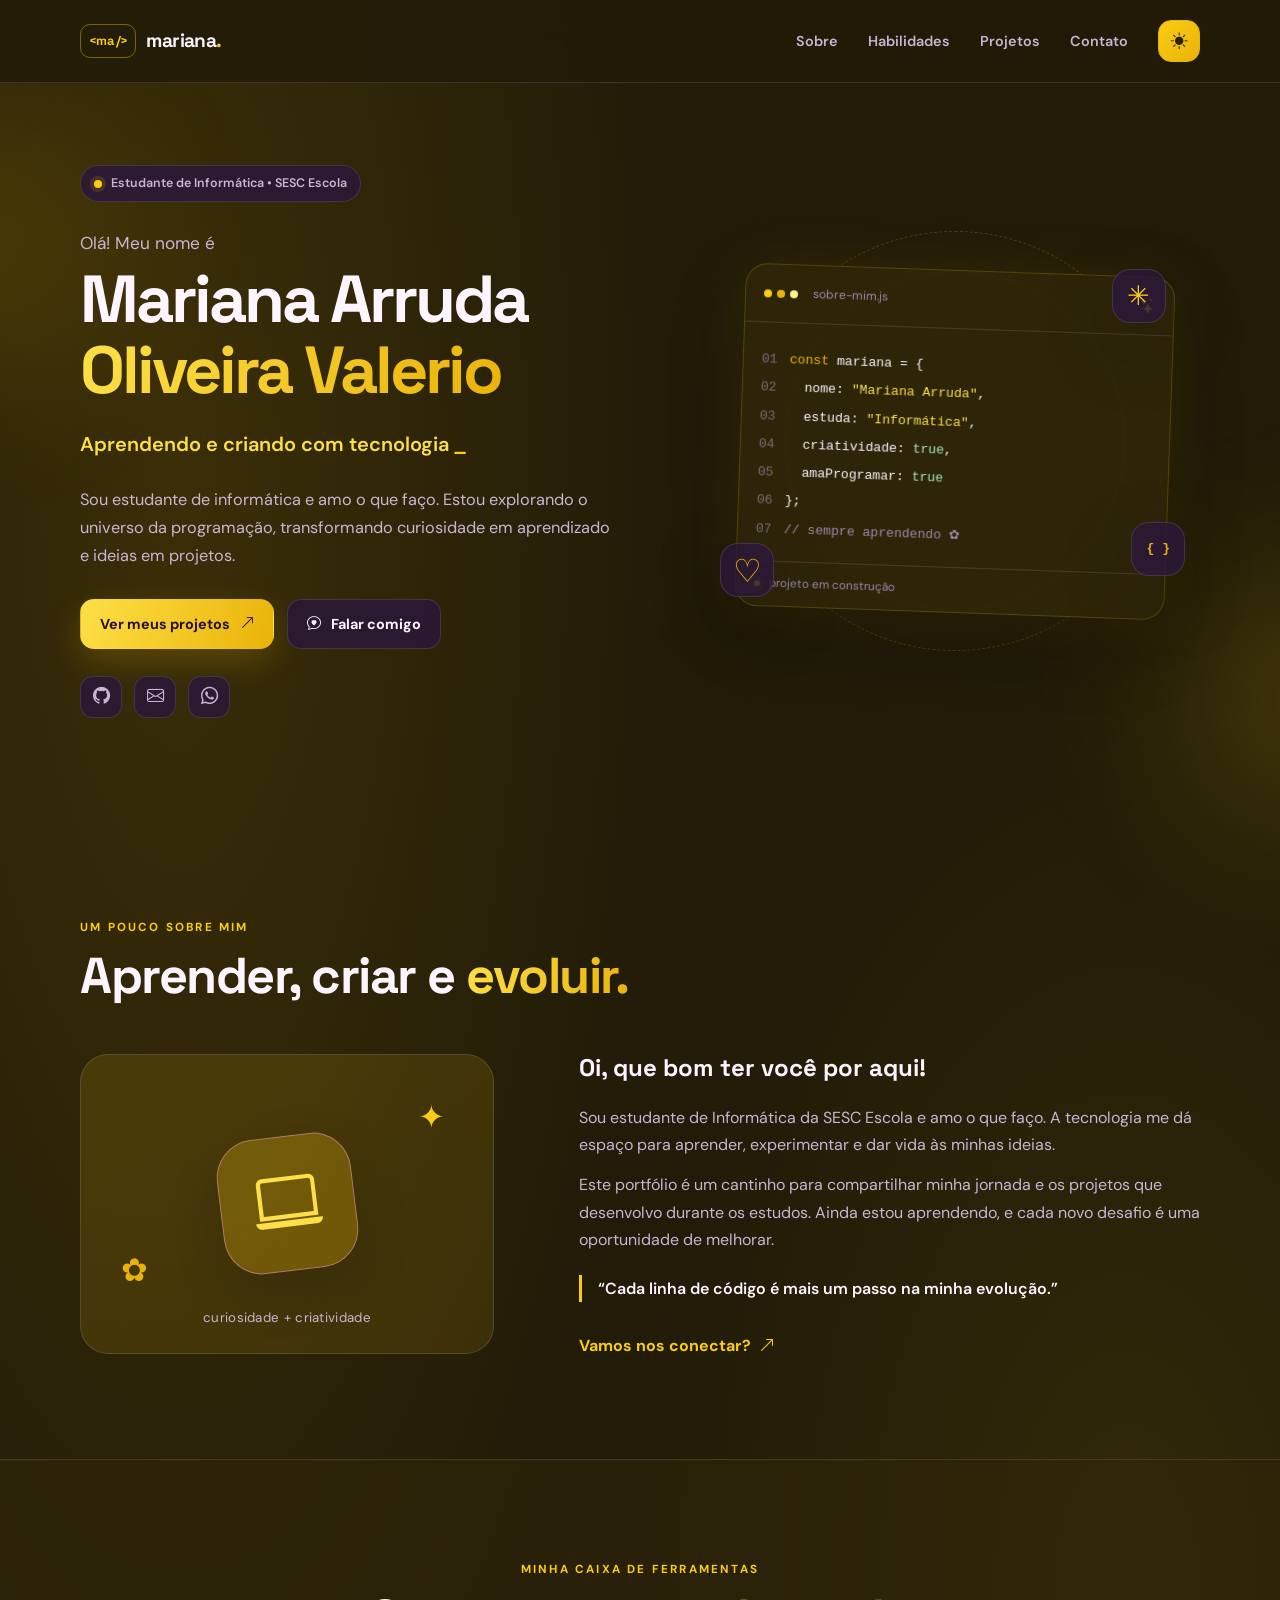
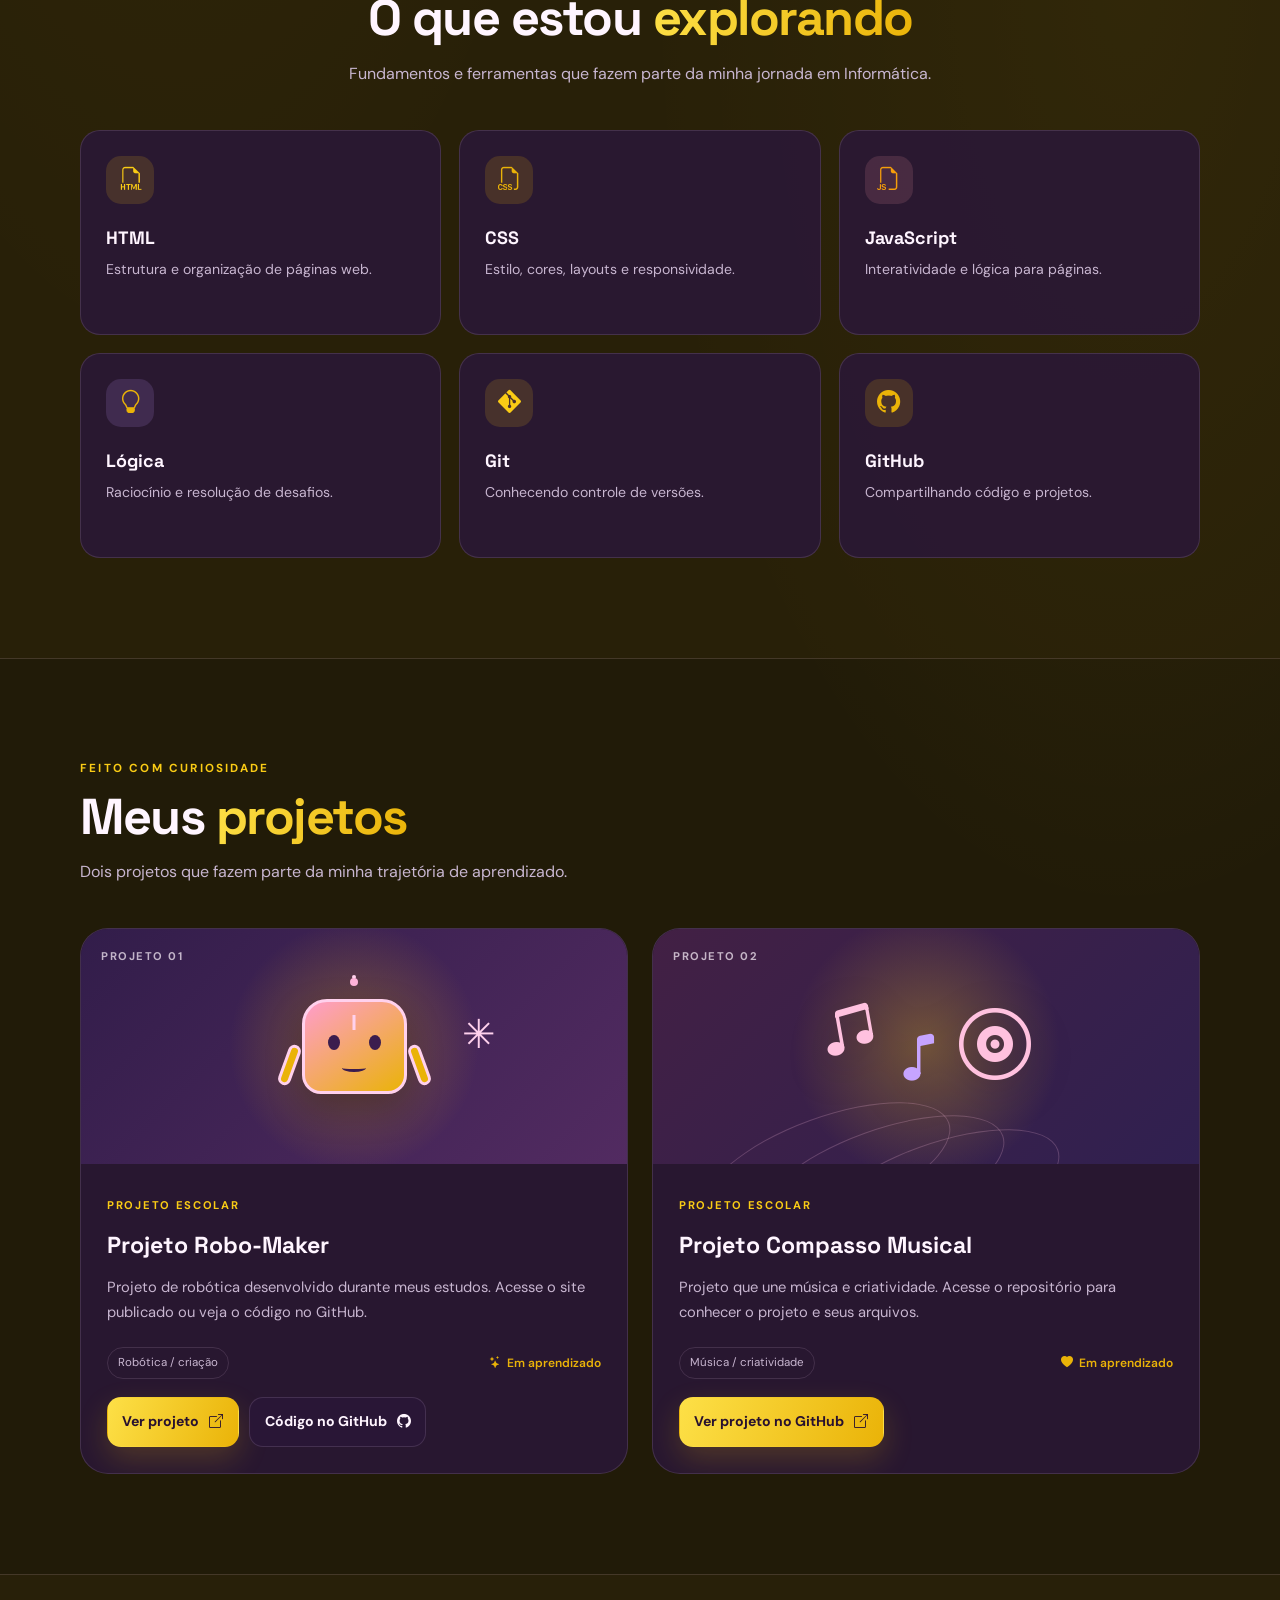
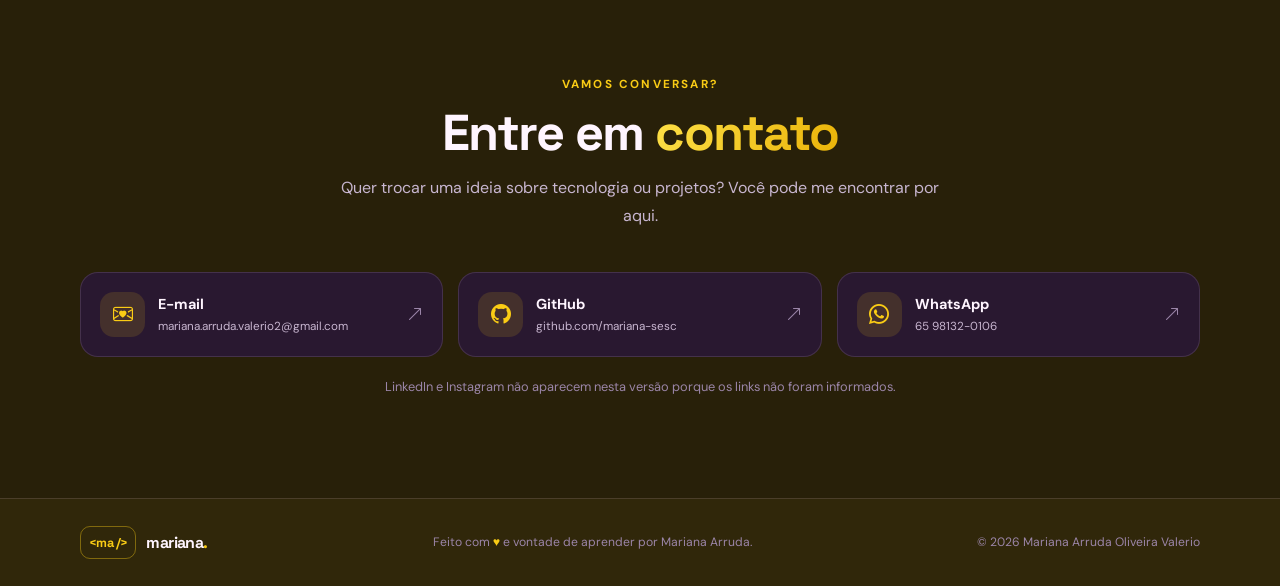
==== index.html @ aedb5a60 "Add files via upload" ====
<!DOCTYPE html>
<html lang="pt-BR">
<head>
  <meta charset="UTF-8">
  <meta name="viewport" content="width=device-width, initial-scale=1.0">
  <meta name="description" content="Portfólio de Mariana Arruda Oliveira Valerio, estudante de Informática da SESC Escola.">
  <meta name="theme-color" content="#190d25">
  <title>Mariana Arruda | Portfólio</title>

  <!-- Fontes e ícones carregados por CDN; a página continua organizada em arquivos separados. -->
  <link rel="preconnect" href="https://fonts.googleapis.com">
  <link rel="preconnect" href="https://fonts.gstatic.com" crossorigin>
  <link href="https://fonts.googleapis.com/css2?family=DM+Sans:wght@400;500;600;700&family=Space+Grotesk:wght@400;500;600;700&display=swap" rel="stylesheet">
  <link rel="stylesheet" href="https://cdn.jsdelivr.net/npm/bootstrap-icons@1.11.3/font/bootstrap-icons.min.css">
  <link rel="stylesheet" href="style.css">
  <script src="script.js" defer></script>
</head>
<body>
  <div class="fundo-decorativo fundo-um" aria-hidden="true"></div>
  <div class="fundo-decorativo fundo-dois" aria-hidden="true"></div>

  <header class="cabecalho" id="inicio">
    <nav class="navegacao largura-conteudo" aria-label="Navegação principal">
      <a class="marca" href="#inicio" aria-label="Mariana Arruda, início">
        <span class="marca-icone">&lt;ma /&gt;</span>
        <span>mariana<span class="marca-ponto">.</span></span>
      </a>

      <button class="botao-menu" id="botao-menu" type="button" aria-label="Abrir menu" aria-expanded="false" aria-controls="lista-menu">
        <i class="bi bi-list" aria-hidden="true"></i>
      </button>

      <ul class="lista-menu" id="lista-menu">
        <li><a href="#sobre">Sobre</a></li>
        <li><a href="#habilidades">Habilidades</a></li>
        <li><a href="#projetos">Projetos</a></li>
        <li><a href="#contato">Contato</a></li>
        <li><button class="botao-tema" id="botao-tema" type="button" aria-label="Ativar tema claro"><i class="bi bi-sun-fill" aria-hidden="true"></i></button></li>
      </ul>
    </nav>
  </header>

  <main>
    <!-- Apresentação principal -->
    <section class="hero largura-conteudo">
      <div class="hero-conteudo animar-entrada">
        <p class="etiqueta-superior"><span class="ponto-pulsante"></span> Estudante de Informática • SESC Escola</p>
        <p class="saudacao">Olá! Meu nome é</p>
        <h1>Mariana Arruda<br><span class="texto-gradiente">Oliveira Valerio</span></h1>
        <h2 class="linha-digitando"><span id="texto-digitando">Aprendendo e criando com tecnologia</span><span class="cursor" aria-hidden="true">_</span></h2>
        <p class="resumo-hero">Sou estudante de informática e amo o que faço. Estou explorando o universo da programação, transformando curiosidade em aprendizado e ideias em projetos.</p>

        <div class="acoes-hero">
          <a class="botao botao-principal" href="#projetos">Ver meus projetos <i class="bi bi-arrow-up-right" aria-hidden="true"></i></a>
          <a class="botao botao-secundario" href="#contato"><i class="bi bi-chat-heart" aria-hidden="true"></i> Falar comigo</a>
        </div>

        <div class="links-sociais-hero" aria-label="Links de contato">
          <a href="https://github.com/mariana-sesc" target="_blank" rel="noopener noreferrer" aria-label="Meu GitHub" title="GitHub"><i class="bi bi-github"></i></a>
          <a href="mailto:mariana.arruda.valerio2@gmail.com" aria-label="Enviar e-mail" title="E-mail"><i class="bi bi-envelope"></i></a>
          <a href="https://wa.me/5565981320106" target="_blank" rel="noopener noreferrer" aria-label="Conversar pelo WhatsApp" title="WhatsApp"><i class="bi bi-whatsapp"></i></a>
        </div>
      </div>

      <!-- Cartão ilustrativo com dados reais fornecidos pela autora -->
      <div class="hero-visual animar-entrada" aria-label="Cartão decorativo de código">
        <div class="anel anel-externo"></div>
        <div class="anel anel-interno"></div>
        <div class="cartao-codigo">
          <div class="barra-codigo">
            <div class="bolinhas"><span></span><span></span><span></span></div>
            <span>sobre-mim.js</span>
            <i class="bi bi-stars" aria-hidden="true"></i>
          </div>
          <div class="codigo">
            <p><span class="numero">01</span><span class="palavra-chave">const</span> mariana = {</p>
            <p><span class="numero">02</span>&nbsp;&nbsp;nome: <span class="string">"Mariana Arruda"</span>,</p>
            <p><span class="numero">03</span>&nbsp;&nbsp;estuda: <span class="string">"Informática"</span>,</p>
            <p><span class="numero">04</span>&nbsp;&nbsp;criatividade: <span class="booleano">true</span>,</p>
            <p><span class="numero">05</span>&nbsp;&nbsp;amaProgramar: <span class="booleano">true</span></p>
            <p><span class="numero">06</span>};</p>
            <p class="comentario"><span class="numero">07</span>// sempre aprendendo ✿</p>
          </div>
          <div class="rodape-codigo"><span class="ponto-pulsante"></span> projeto em construção</div>
        </div>
        <span class="adesivo adesivo-estrela" aria-hidden="true">✳</span>
        <span class="adesivo adesivo-coracao" aria-hidden="true">♡</span>
        <span class="adesivo adesivo-chave" aria-hidden="true">{ }</span>
      </div>
    </section>

    <!-- Sobre a estudante -->
    <section class="secao largura-conteudo" id="sobre">
      <div class="cabecalho-secao animar-entrada">
        <p class="sobretitulo">UM POUCO SOBRE MIM</p>
        <h2>Aprender, criar e <span class="texto-gradiente">evoluir.</span></h2>
      </div>
      <div class="sobre-grade">
        <div class="sobre-ilustracao animar-entrada">
          <div class="icone-notebook"><i class="bi bi-laptop" aria-hidden="true"></i></div>
          <span class="rabisco rabisco-um" aria-hidden="true">✦</span>
          <span class="rabisco rabisco-dois" aria-hidden="true">✿</span>
          <p>curiosidade + criatividade</p>
        </div>
        <div class="sobre-texto animar-entrada">
          <h3>Oi, que bom ter você por aqui!</h3>
          <p>Sou estudante de Informática da SESC Escola e amo o que faço. A tecnologia me dá espaço para aprender, experimentar e dar vida às minhas ideias.</p>
          <p>Este portfólio é um cantinho para compartilhar minha jornada e os projetos que desenvolvo durante os estudos. Ainda estou aprendendo, e cada novo desafio é uma oportunidade de melhorar.</p>
          <p class="frase-destaque">“Cada linha de código é mais um passo na minha evolução.”</p>
          <a class="link-texto" href="#contato">Vamos nos conectar? <i class="bi bi-arrow-up-right" aria-hidden="true"></i></a>
        </div>
      </div>
    </section>

    <!-- Habilidades: são apresentadas como áreas de estudo, sem afirmar níveis de domínio -->
    <section class="secao secao-alternada" id="habilidades">
      <div class="largura-conteudo">
        <div class="cabecalho-secao centralizado animar-entrada">
          <p class="sobretitulo">MINHA CAIXA DE FERRAMENTAS</p>
          <h2>O que estou <span class="texto-gradiente">explorando</span></h2>
          <p class="descricao-secao">Fundamentos e ferramentas que fazem parte da minha jornada em Informática.</p>
        </div>
        <div class="grade-habilidades">
          <article class="cartao-habilidade animar-entrada"><span class="icone-habilidade rosa"><i class="bi bi-filetype-html" aria-hidden="true"></i></span><h3>HTML</h3><p>Estrutura e organização de páginas web.</p></article>
          <article class="cartao-habilidade animar-entrada"><span class="icone-habilidade roxo"><i class="bi bi-filetype-css" aria-hidden="true"></i></span><h3>CSS</h3><p>Estilo, cores, layouts e responsividade.</p></article>
          <article class="cartao-habilidade animar-entrada"><span class="icone-habilidade coral"><i class="bi bi-filetype-js" aria-hidden="true"></i></span><h3>JavaScript</h3><p>Interatividade e lógica para páginas.</p></article>
          <article class="cartao-habilidade animar-entrada"><span class="icone-habilidade lilas"><i class="bi bi-lightbulb" aria-hidden="true"></i></span><h3>Lógica</h3><p>Raciocínio e resolução de desafios.</p></article>
          <article class="cartao-habilidade animar-entrada"><span class="icone-habilidade rosa"><i class="bi bi-git" aria-hidden="true"></i></span><h3>Git</h3><p>Conhecendo controle de versões.</p></article>
          <article class="cartao-habilidade animar-entrada"><span class="icone-habilidade roxo"><i class="bi bi-github" aria-hidden="true"></i></span><h3>GitHub</h3><p>Compartilhando código e projetos.</p></article>
        </div>
      </div>
    </section>

    <!-- Projetos informados pela usuária; sem links de repositório inventados -->
    <section class="secao largura-conteudo" id="projetos">
      <div class="cabecalho-secao animar-entrada">
        <p class="sobretitulo">FEITO COM CURIOSIDADE</p>
        <h2>Meus <span class="texto-gradiente">projetos</span></h2>
        <p class="descricao-secao">Dois projetos que fazem parte da minha trajetória de aprendizado.</p>
      </div>
      <div class="grade-projetos">
        <article class="cartao-projeto animar-entrada">
          <div class="arte-projeto arte-robo"><span class="numero-projeto">PROJETO 01</span><div class="robo-ilustrado" aria-hidden="true"><span class="antena"></span><span class="olho olho-esquerdo"></span><span class="olho olho-direito"></span><span class="boca-robo"></span><span class="braco braco-esquerdo"></span><span class="braco braco-direito"></span></div><span class="rabisco-projeto" aria-hidden="true">✳</span></div>
          <div class="conteudo-projeto"><span class="categoria-projeto">PROJETO ESCOLAR</span><h3>Projeto Robo-Maker</h3><p>Projeto de robótica desenvolvido durante meus estudos. Acesse o site publicado ou veja o código no GitHub.</p><div class="rodape-projeto"><span class="tag-projeto">Robótica / criação</span><span class="estado-projeto"><i class="bi bi-stars" aria-hidden="true"></i> Em aprendizado</span></div><div class="links-projeto"><a class="botao botao-principal" href="https://mariana-sesc.github.io/projeto-robomaker/" target="_blank" rel="noopener noreferrer">Ver projeto <i class="bi bi-box-arrow-up-right" aria-hidden="true"></i></a><a class="botao botao-secundario" href="https://github.com/mariana-sesc/projeto-robomaker" target="_blank" rel="noopener noreferrer">Código no GitHub <i class="bi bi-github" aria-hidden="true"></i></a></div></div>
        </article>
        <article class="cartao-projeto animar-entrada">
          <div class="arte-projeto arte-musica"><span class="numero-projeto">PROJETO 02</span><div class="notas-musicais" aria-hidden="true"><i class="bi bi-music-note-beamed"></i><i class="bi bi-music-note"></i><i class="bi bi-vinyl"></i></div><span class="onda onda-um"></span><span class="onda onda-dois"></span><span class="onda onda-tres"></span></div>
          <div class="conteudo-projeto"><span class="categoria-projeto">PROJETO ESCOLAR</span><h3>Projeto Compasso Musical</h3><p>Projeto que une música e criatividade. Acesse o repositório para conhecer o projeto e seus arquivos.</p><div class="rodape-projeto"><span class="tag-projeto">Música / criatividade</span><span class="estado-projeto"><i class="bi bi-heart-fill" aria-hidden="true"></i> Em aprendizado</span></div><div class="links-projeto"><a class="botao botao-principal" href="https://github.com/mariana-sesc/compasso-musical" target="_blank" rel="noopener noreferrer">Ver projeto no GitHub <i class="bi bi-box-arrow-up-right" aria-hidden="true"></i></a></div></div>
        </article>
      </div>
    </section>

    <!-- Contato: somente canais fornecidos pela usuária -->
    <section class="secao secao-contato" id="contato">
      <div class="largura-conteudo">
        <div class="cabecalho-secao centralizado animar-entrada">
          <p class="sobretitulo">VAMOS CONVERSAR?</p>
          <h2>Entre em <span class="texto-gradiente">contato</span></h2>
          <p class="descricao-secao">Quer trocar uma ideia sobre tecnologia ou projetos? Você pode me encontrar por aqui.</p>
        </div>
        <div class="grade-contato">
          <a class="cartao-contato animar-entrada" href="mailto:mariana.arruda.valerio2@gmail.com"><span class="icone-contato"><i class="bi bi-envelope-heart" aria-hidden="true"></i></span><span><strong>E-mail</strong><small>mariana.arruda.valerio2@gmail.com</small></span><i class="bi bi-arrow-up-right seta-contato" aria-hidden="true"></i></a>
          <a class="cartao-contato animar-entrada" href="https://github.com/mariana-sesc" target="_blank" rel="noopener noreferrer"><span class="icone-contato"><i class="bi bi-github" aria-hidden="true"></i></span><span><strong>GitHub</strong><small>github.com/mariana-sesc</small></span><i class="bi bi-arrow-up-right seta-contato" aria-hidden="true"></i></a>
          <a class="cartao-contato animar-entrada" href="https://wa.me/5565981320106" target="_blank" rel="noopener noreferrer"><span class="icone-contato"><i class="bi bi-whatsapp" aria-hidden="true"></i></span><span><strong>WhatsApp</strong><small>65 98132-0106</small></span><i class="bi bi-arrow-up-right seta-contato" aria-hidden="true"></i></a>
        </div>
        <p class="aviso-links animar-entrada">LinkedIn e Instagram não aparecem nesta versão porque os links não foram informados.</p>
      </div>
    </section>
  </main>

  <footer class="rodape">
    <div class="largura-conteudo rodape-conteudo">
      <a class="marca marca-rodape" href="#inicio"><span class="marca-icone">&lt;ma /&gt;</span><span>mariana<span class="marca-ponto">.</span></span></a>
      <p>Feito com <span class="coracao" aria-label="carinho">♥</span> e vontade de aprender por Mariana Arruda.</p>
      <p class="direitos">© <span id="ano-atual"></span> Mariana Arruda Oliveira Valerio</p>
    </div>
  </footer>

  <button class="botao-topo" id="botao-topo" type="button" aria-label="Voltar ao topo"><i class="bi bi-arrow-up" aria-hidden="true"></i></button>
</body>
</html>
---- style.css ----
/* =========================================================
   PORTFÓLIO DE MARIANA ARRUDA — CSS
   Paleta: amarelo, dourado e tons escuros. Ajuste as variáveis abaixo
   para personalizar rapidamente as cores de todo o site.
   ========================================================= */

:root {
  color-scheme: dark;
  --cor-fundo: #211b08;
  --cor-fundo-secundario: #30270a;
  --cor-cartao: rgba(42, 23, 57, .84);
  --cor-cartao-hover: #42360d;
  --cor-texto: #fff5ff;
  --cor-texto-suave: #c8b6d0;
  --cor-texto-fraco: #9b85a8;
  --cor-borda: rgba(255, 211, 255, .13);
  --cor-rosa: #facc15;
  --cor-rosa-claro: #fde047;
  --cor-roxo: #eab308;
  --cor-roxo-escuro: #a16207;
  --cor-coral: #f59e0b;
  --sombra: 0 24px 70px rgba(15, 12, 2, .32);
  --largura-maxima: 1120px;
  --raio-grande: 28px;
  --raio-medio: 20px;
  --transicao: 240ms ease;
}

* { box-sizing: border-box; margin: 0; padding: 0; }
html { scroll-behavior: smooth; scroll-padding-top: 92px; }
body {
  min-width: 320px;
  overflow-x: hidden;
  background:
    radial-gradient(ellipse at 14% 12%, rgba(234, 179, 8, .13), transparent 32%),
    radial-gradient(ellipse at 88% 42%, rgba(250, 204, 21, .08), transparent 30%),
    var(--cor-fundo);
  color: var(--cor-texto);
  font-family: "DM Sans", sans-serif;
  line-height: 1.7;
  transition: background-color var(--transicao), color var(--transicao);
}
body.tema-claro {
  color-scheme: light;
  --cor-fundo: #fffdf0;
  --cor-fundo-secundario: #fff8d6;
  --cor-cartao: rgba(255, 255, 255, .92);
  --cor-cartao-hover: #ffffff;
  --cor-texto: #332900;
  --cor-texto-suave: #66551a;
  --cor-texto-fraco: #85722d;
  --cor-borda: rgba(133, 114, 45, .15);
  --sombra: 0 24px 70px rgba(133, 114, 45, .12);
  background:
    radial-gradient(ellipse at 14% 12%, rgba(234, 179, 8, .18), transparent 32%),
    radial-gradient(ellipse at 88% 42%, rgba(250, 204, 21, .15), transparent 30%),
    var(--cor-fundo);
}
a { color: inherit; text-decoration: none; }
button { font: inherit; cursor: pointer; }
button, a { -webkit-tap-highlight-color: transparent; }
button:focus-visible, a:focus-visible { outline: 3px solid var(--cor-rosa); outline-offset: 4px; }
img { display: block; max-width: 100%; }
::selection { color: #190d25; background: var(--cor-rosa-claro); }
.largura-conteudo { width: min(var(--largura-maxima), calc(100% - 48px)); margin-inline: auto; }
.texto-gradiente { color: var(--cor-rosa); background: linear-gradient(105deg, var(--cor-rosa-claro), var(--cor-roxo)); -webkit-background-clip: text; background-clip: text; -webkit-text-fill-color: transparent; }
.fundo-decorativo { position: fixed; z-index: -1; width: 260px; height: 260px; border-radius: 50%; filter: blur(85px); opacity: .17; pointer-events: none; animation: flutuar 12s ease-in-out infinite alternate; }
.fundo-um { top: 12%; left: -160px; background: var(--cor-roxo); }
.fundo-dois { right: -160px; bottom: 8%; background: var(--cor-rosa); animation-delay: -4s; }

/* Cabeçalho fixo e navegação */
.cabecalho { position: sticky; top: 0; z-index: 1000; border-bottom: 1px solid var(--cor-borda); background: color-mix(in srgb, var(--cor-fundo) 84%, transparent); backdrop-filter: blur(18px); }
.navegacao { min-height: 82px; display: flex; align-items: center; justify-content: space-between; gap: 28px; }
.marca { display: inline-flex; align-items: center; gap: 10px; font-family: "Space Grotesk", sans-serif; font-weight: 700; font-size: 1.2rem; letter-spacing: -.6px; }
.marca-icone { display: grid; place-items: center; padding: 5px 8px; border: 1px solid rgba(250, 204, 21, .4); border-radius: 10px; color: var(--cor-rosa); font-size: .8rem; }
.marca-ponto { color: var(--cor-rosa); }
.lista-menu { display: flex; align-items: center; gap: clamp(15px, 2.4vw, 30px); list-style: none; }
.lista-menu > li > a { color: var(--cor-texto-suave); font-size: .9rem; font-weight: 600; transition: color var(--transicao); }
.lista-menu > li > a:hover { color: var(--cor-rosa); }
.botao-tema, .botao-menu { display: grid; place-items: center; border: 1px solid var(--cor-borda); border-radius: 13px; background: var(--cor-cartao); color: var(--cor-rosa); transition: transform var(--transicao), background var(--transicao); }
.botao-tema { width: 42px; height: 42px; font-size: 1.05rem; }
.botao-tema:hover, .botao-menu:hover { transform: rotate(-7deg) scale(1.04); background: var(--cor-cartao-hover); }
.botao-menu { display: none; width: 44px; height: 44px; font-size: 1.4rem; }

/* Hero: primeira impressão do portfólio */
.hero { min-height: 690px; display: grid; grid-template-columns: 1.05fr .95fr; align-items: center; gap: clamp(38px, 7vw, 92px); padding-block: 82px 100px; }
.hero-conteudo { position: relative; z-index: 1; }
.etiqueta-superior { display: inline-flex; align-items: center; gap: 9px; padding: 7px 13px; border: 1px solid var(--cor-borda); border-radius: 999px; background: var(--cor-cartao); color: var(--cor-texto-suave); font-size: .78rem; font-weight: 600; }
.ponto-pulsante { display: inline-block; width: 8px; height: 8px; flex: 0 0 auto; border-radius: 50%; background: var(--cor-rosa); box-shadow: 0 0 0 4px rgba(250, 204, 21, .13); animation: pulsar 2s ease-in-out infinite; }
.saudacao { margin-top: 27px; color: var(--cor-texto-suave); font-size: 1.08rem; }
.hero h1 { margin-top: 5px; font-family: "Space Grotesk", sans-serif; font-size: clamp(2.7rem, 5.2vw, 4.7rem); font-weight: 700; letter-spacing: -3px; line-height: 1.08; }
.linha-digitando { min-height: 42px; margin-top: 20px; color: var(--cor-rosa-claro); font-size: clamp(1.02rem, 2vw, 1.25rem); font-weight: 600; }
.cursor { display: inline-block; margin-left: 4px; color: var(--cor-rosa); animation: piscar 850ms steps(2, start) infinite; }
.resumo-hero { max-width: 560px; margin-top: 17px; color: var(--cor-texto-suave); font-size: 1.02rem; }
.acoes-hero { display: flex; flex-wrap: wrap; gap: 13px; margin-top: 29px; }
.botao { min-height: 50px; display: inline-flex; align-items: center; justify-content: center; gap: 10px; padding: 12px 19px; border: 1px solid transparent; border-radius: 14px; font-size: .9rem; font-weight: 700; transition: transform var(--transicao), box-shadow var(--transicao), background var(--transicao); }
.botao:hover { transform: translateY(-4px); }
.botao-principal { color: #28112f; background: linear-gradient(110deg, var(--cor-rosa-claro), var(--cor-roxo)); box-shadow: 0 12px 30px rgba(234, 179, 8, .2); }
.botao-principal:hover { box-shadow: 0 17px 36px rgba(234, 179, 8, .32); }
.botao-secundario { border-color: var(--cor-borda); background: var(--cor-cartao); color: var(--cor-texto); }
.botao-secundario:hover { border-color: rgba(250, 204, 21, .5); }
.links-sociais-hero { display: flex; gap: 12px; margin-top: 27px; }
.links-sociais-hero a { display: grid; place-items: center; width: 42px; height: 42px; border: 1px solid var(--cor-borda); border-radius: 13px; background: var(--cor-cartao); color: var(--cor-texto-suave); font-size: 1.08rem; transition: transform var(--transicao), color var(--transicao), border-color var(--transicao); }
.links-sociais-hero a:hover { transform: translateY(-4px) rotate(-4deg); color: var(--cor-rosa); border-color: var(--cor-rosa); }

/* Cartão decorativo de código, feito apenas com HTML e CSS */
.hero-visual { position: relative; display: grid; place-items: center; min-height: 420px; }
.anel { position: absolute; border: 1px solid rgba(250, 204, 21, .2); border-radius: 50%; animation: girar 32s linear infinite; }
.anel-externo { width: min(100%, 420px); aspect-ratio: 1; border-style: dashed; }
.anel-interno { width: min(82%, 340px); aspect-ratio: 1; border-color: rgba(234, 179, 8, .25); animation-direction: reverse; animation-duration: 24s; }
.cartao-codigo { position: relative; z-index: 2; width: min(100%, 430px); overflow: hidden; border: 1px solid rgba(250, 204, 21, .2); border-radius: 22px; background: color-mix(in srgb, var(--cor-fundo-secundario) 91%, transparent); box-shadow: var(--sombra), 0 0 55px rgba(234, 179, 8, .12); transform: rotate(2deg); animation: flutuar-cartao 6s ease-in-out infinite; }
.barra-codigo { display: flex; align-items: center; gap: 15px; padding: 15px 18px; border-bottom: 1px solid var(--cor-borda); color: var(--cor-texto-fraco); font-size: .75rem; }
.barra-codigo > i { margin-left: auto; color: var(--cor-rosa); font-size: 1rem; }
.bolinhas { display: flex; gap: 5px; }
.bolinhas span { width: 8px; height: 8px; border-radius: 50%; background: #facc15; }
.bolinhas span:nth-child(2) { background: #eab308; }
.bolinhas span:nth-child(3) { background: #fef08a; }
.codigo { padding: 23px 18px 17px; overflow-x: auto; font-family: Consolas, "Courier New", monospace; font-size: clamp(.68rem, 1.2vw, .82rem); line-height: 2.15; white-space: nowrap; }
.numero { display: inline-block; width: 28px; color: var(--cor-texto-fraco); opacity: .7; }
.palavra-chave { color: #eab308; }
.string { color: #fde047; }
.booleano { color: #a9e6c5; }
.comentario { color: var(--cor-texto-fraco); }
.rodape-codigo { display: flex; align-items: center; gap: 9px; padding: 12px 18px; border-top: 1px solid var(--cor-borda); color: var(--cor-texto-fraco); font-size: .73rem; }
.rodape-codigo .ponto-pulsante { width: 6px; height: 6px; }
.adesivo { position: absolute; z-index: 3; display: grid; place-items: center; width: 54px; height: 54px; border: 1px solid var(--cor-borda); border-radius: 18px; background: var(--cor-cartao); box-shadow: var(--sombra); color: var(--cor-rosa); }
.adesivo-estrela { top: 9%; right: 7%; font-size: 1.7rem; animation: flutuar 4s ease-in-out infinite alternate; }
.adesivo-coracao { bottom: 13%; left: 2%; color: var(--cor-roxo); font-size: 2rem; animation: flutuar 5s ease-in-out infinite alternate-reverse; }
.adesivo-chave { right: 3%; bottom: 18%; color: var(--cor-roxo); font-family: monospace; font-weight: 700; }

/* Seções e títulos */
.secao { padding-block: 100px; }
.secao-alternada { border-block: 1px solid var(--cor-borda); background: color-mix(in srgb, var(--cor-fundo-secundario) 52%, transparent); }
.cabecalho-secao { margin-bottom: 43px; }
.sobretitulo { color: var(--cor-rosa); font-size: .73rem; font-weight: 700; letter-spacing: 2.2px; }
.cabecalho-secao h2 { margin-top: 8px; font-family: "Space Grotesk", sans-serif; font-size: clamp(2rem, 4vw, 3.15rem); line-height: 1.18; letter-spacing: -1.5px; }
.descricao-secao, .cabecalho-secao > p:last-child { max-width: 600px; margin-top: 12px; color: var(--cor-texto-suave); }
.centralizado { text-align: center; }
.centralizado .descricao-secao, .centralizado > p:last-child { margin-inline: auto; }

/* Sobre mim */
.sobre-grade { display: grid; grid-template-columns: .8fr 1.2fr; align-items: center; gap: clamp(35px, 7vw, 85px); }
.sobre-ilustracao { position: relative; min-height: 300px; display: grid; place-items: center; overflow: hidden; border: 1px solid var(--cor-borda); border-radius: var(--raio-grande); background: linear-gradient(145deg, rgba(250, 204, 21, .13), rgba(234, 179, 8, .12)); }
.icone-notebook { display: grid; place-items: center; width: 135px; height: 135px; border: 1px solid rgba(255, 164, 210, .45); border-radius: 38px; background: linear-gradient(135deg, rgba(250, 204, 21, .24), rgba(234, 179, 8, .28)); color: var(--cor-rosa-claro); font-size: 4.2rem; transform: rotate(-7deg); box-shadow: 0 20px 50px rgba(14, 4, 23, .18); animation: flutuar 5s ease-in-out infinite alternate; }
.sobre-ilustracao > p { position: absolute; bottom: 23px; color: var(--cor-texto-suave); font-size: .83rem; letter-spacing: .3px; }
.rabisco { position: absolute; color: var(--cor-rosa); font-size: 2rem; }
.rabisco-um { top: 35px; right: 48px; }
.rabisco-dois { bottom: 55px; left: 40px; color: var(--cor-roxo); }
.sobre-texto h3 { margin-bottom: 15px; font-family: "Space Grotesk", sans-serif; font-size: 1.5rem; }
.sobre-texto p { margin-top: 13px; color: var(--cor-texto-suave); }
.sobre-texto .frase-destaque { margin-block: 22px; padding-left: 16px; border-left: 3px solid var(--cor-rosa); color: var(--cor-texto); font-weight: 600; }
.link-texto { display: inline-flex; align-items: center; gap: 8px; margin-top: 8px; color: var(--cor-rosa); font-weight: 700; }
.link-texto:hover { gap: 13px; }

/* Cartões de habilidades */
.grade-habilidades { display: grid; grid-template-columns: repeat(3, minmax(0, 1fr)); gap: 18px; }
.cartao-habilidade { min-height: 205px; padding: 25px; border: 1px solid var(--cor-borda); border-radius: var(--raio-medio); background: var(--cor-cartao); transition: transform var(--transicao), border-color var(--transicao), background var(--transicao); }
.cartao-habilidade:hover { transform: translateY(-7px); border-color: rgba(250, 204, 21, .45); background: var(--cor-cartao-hover); }
.icone-habilidade { display: grid; place-items: center; width: 48px; height: 48px; margin-bottom: 19px; border-radius: 15px; font-size: 1.45rem; }
.icone-habilidade.rosa { background: rgba(250, 204, 21, .14); color: var(--cor-rosa); }
.icone-habilidade.roxo { background: rgba(234, 179, 8, .16); color: var(--cor-roxo); }
.icone-habilidade.coral { background: rgba(255, 154, 171, .14); color: var(--cor-coral); }
.icone-habilidade.lilas { background: rgba(196, 154, 255, .15); color: #eab308; }
.cartao-habilidade h3 { margin-bottom: 5px; font-family: "Space Grotesk", sans-serif; font-size: 1.12rem; }
.cartao-habilidade p { color: var(--cor-texto-suave); font-size: .88rem; }

/* Projetos */
.grade-projetos { display: grid; grid-template-columns: repeat(2, minmax(0, 1fr)); gap: 24px; }
.cartao-projeto { overflow: hidden; border: 1px solid var(--cor-borda); border-radius: var(--raio-grande); background: var(--cor-cartao); transition: transform var(--transicao), border-color var(--transicao), box-shadow var(--transicao); }
.cartao-projeto:hover { transform: translateY(-7px); border-color: rgba(250, 204, 21, .42); box-shadow: var(--sombra); }
.arte-projeto { position: relative; min-height: 235px; display: grid; place-items: center; overflow: hidden; }
.arte-robo { background: radial-gradient(circle at 50% 50%, rgba(234, 179, 8, .33), transparent 42%), linear-gradient(135deg, #321d4a, #522b61); }
.arte-musica { background: radial-gradient(circle at 50% 50%, rgba(250, 204, 21, .3), transparent 45%), linear-gradient(135deg, #422044, #302050); }
.numero-projeto { position: absolute; top: 18px; left: 20px; color: rgba(255, 245, 255, .7); font-size: .7rem; font-weight: 700; letter-spacing: 1.5px; }
.robo-ilustrado { position: relative; width: 105px; height: 95px; border: 3px solid #ffd1ed; border-radius: 25px 25px 19px 19px; background: linear-gradient(145deg, #ff9dcc, #eab308); box-shadow: 0 14px 35px rgba(15, 12, 2, .28); animation: balancar 4s ease-in-out infinite; }
.robo-ilustrado::before { content: ""; position: absolute; top: 13px; left: 50%; width: 3px; height: 15px; background: #ffd1ed; transform: translateX(-50%); }
.antena { position: absolute; top: -24px; left: calc(50% - 4px); width: 8px; height: 8px; border-radius: 50%; background: #ffb3da; box-shadow: 0 -5px 0 -2px #ffd1ed; }
.olho { position: absolute; top: 33px; width: 12px; height: 15px; border-radius: 50%; background: #3b1d4e; }
.olho-esquerdo { left: 23px; }
.olho-direito { right: 23px; }
.boca-robo { position: absolute; bottom: 19px; left: 50%; width: 24px; height: 8px; border-bottom: 3px solid #3b1d4e; border-radius: 0 0 50% 50%; transform: translateX(-50%); }
.braco { position: absolute; top: 42px; width: 13px; height: 42px; border: 3px solid #ffd1ed; border-radius: 9px; background: #eab308; }
.braco-esquerdo { left: -22px; transform: rotate(20deg); }
.braco-direito { right: -22px; transform: rotate(-20deg); }
.rabisco-projeto { position: absolute; right: 24%; top: 30%; color: #ffd1ed; font-size: 2.5rem; animation: girar 16s linear infinite; }
.notas-musicais { position: relative; z-index: 2; display: flex; align-items: center; gap: 15px; color: #ffc1df; font-size: 3.4rem; filter: drop-shadow(0 12px 20px rgba(12, 3, 20, .25)); }
.notas-musicais i:nth-child(1) { transform: translateY(-15px) rotate(-10deg); }
.notas-musicais i:nth-child(2) { color: #c6a4ff; transform: translateY(12px); }
.notas-musicais i:nth-child(3) { font-size: 4.5rem; }
.onda { position: absolute; width: 260px; height: 100px; border: 1px solid rgba(255, 193, 223, .22); border-radius: 50%; transform: rotate(-20deg); }
.onda-um { bottom: -53px; left: 8%; }
.onda-dois { bottom: -66px; left: 18%; }
.onda-tres { bottom: -80px; left: 28%; }
.conteudo-projeto { padding: 26px; }
.categoria-projeto { color: var(--cor-rosa); font-size: .7rem; font-weight: 700; letter-spacing: 1.7px; }
.conteudo-projeto h3 { margin-top: 8px; font-family: "Space Grotesk", sans-serif; font-size: 1.45rem; }
.conteudo-projeto p { margin-top: 10px; color: var(--cor-texto-suave); font-size: .92rem; }
.rodape-projeto { display: flex; flex-wrap: wrap; align-items: center; justify-content: space-between; gap: 12px; margin-top: 22px; }
.tag-projeto { padding: 5px 10px; border: 1px solid var(--cor-borda); border-radius: 999px; color: var(--cor-texto-suave); font-size: .72rem; }
.estado-projeto { display: inline-flex; align-items: center; gap: 6px; color: var(--cor-roxo); font-size: .75rem; font-weight: 600; }
.nota-projetos { display: flex; align-items: flex-start; gap: 9px; margin-top: 22px; color: var(--cor-texto-fraco); font-size: .82rem; }
.nota-projetos i { margin-top: 4px; color: var(--cor-rosa); }

/* Contato */
.secao-contato { border-top: 1px solid var(--cor-borda); background: color-mix(in srgb, var(--cor-fundo-secundario) 50%, transparent); }
.grade-contato { display: grid; grid-template-columns: repeat(3, minmax(0, 1fr)); gap: 15px; }
.cartao-contato { display: flex; align-items: center; gap: 13px; min-width: 0; padding: 19px; border: 1px solid var(--cor-borda); border-radius: 18px; background: var(--cor-cartao); transition: transform var(--transicao), border-color var(--transicao); }
.cartao-contato:hover { transform: translateY(-5px); border-color: rgba(250, 204, 21, .5); }
.icone-contato { display: grid; place-items: center; width: 45px; height: 45px; flex: 0 0 auto; border-radius: 14px; background: rgba(250, 204, 21, .13); color: var(--cor-rosa); font-size: 1.25rem; }
.cartao-contato > span:nth-child(2) { display: grid; min-width: 0; }
.cartao-contato strong { font-size: .9rem; }
.cartao-contato small { overflow-wrap: anywhere; color: var(--cor-texto-suave); font-size: .73rem; }
.seta-contato { margin-left: auto; color: var(--cor-texto-fraco); }
.aviso-links { margin-top: 19px; color: var(--cor-texto-fraco); font-size: .8rem; text-align: center; }

/* Rodapé e botão para retornar ao início */
.rodape { padding-block: 27px; border-top: 1px solid var(--cor-borda); background: var(--cor-fundo-secundario); }
.rodape-conteudo { display: flex; align-items: center; justify-content: space-between; gap: 18px; }
.marca-rodape { font-size: 1rem; }
.rodape p { color: var(--cor-texto-fraco); font-size: .76rem; }
.coracao { color: var(--cor-rosa); }
.botao-topo { position: fixed; right: 23px; bottom: 23px; z-index: 900; display: grid; place-items: center; width: 48px; height: 48px; border: 1px solid rgba(255, 245, 255, .25); border-radius: 16px; background: linear-gradient(135deg, var(--cor-rosa-claro), var(--cor-roxo)); color: #28112f; font-size: 1.2rem; box-shadow: var(--sombra); opacity: 0; visibility: hidden; transform: translateY(12px); transition: opacity var(--transicao), visibility var(--transicao), transform var(--transicao); }
.botao-topo.visivel { opacity: 1; visibility: visible; transform: translateY(0); }
.botao-topo:hover { transform: translateY(-4px); }

/* Elementos entram suavemente quando aparecem na tela */
.animar-entrada { opacity: 0; transform: translateY(24px); transition: opacity 650ms ease, transform 650ms cubic-bezier(.2,.75,.2,1); }
.animar-entrada.visivel { opacity: 1; transform: translateY(0); }

/* Animações decorativas */
@keyframes piscar { to { visibility: hidden; } }
@keyframes pulsar { 50% { box-shadow: 0 0 0 7px rgba(250, 204, 21, .04); } }
@keyframes girar { to { transform: rotate(360deg); } }
@keyframes flutuar { from { transform: translateY(-8px); } to { transform: translateY(12px); } }
@keyframes flutuar-cartao { 0%, 100% { translate: 0 0; } 50% { translate: 0 -10px; } }
@keyframes balancar { 0%, 100% { rotate: -3deg; } 50% { rotate: 3deg; } }

/* Tablets e telas médias */
@media (max-width: 900px) {
  .hero { gap: 30px; }
  .hero h1 { font-size: clamp(2.7rem, 5.5vw, 4rem); }
  .grade-habilidades { grid-template-columns: repeat(2, minmax(0, 1fr)); }
  .grade-contato { grid-template-columns: 1fr; }
  .cartao-contato { max-width: 620px; width: 100%; margin-inline: auto; }
  .rodape-conteudo { flex-wrap: wrap; }
}

/* Menu mobile e composição vertical */
@media (max-width: 720px) {
  .largura-conteudo { width: min(var(--largura-maxima), calc(100% - 36px)); }
  .navegacao { min-height: 72px; }
  .botao-menu { display: grid; }
  .lista-menu { position: absolute; top: 71px; left: 0; right: 0; display: flex; flex-direction: column; align-items: stretch; gap: 0; padding: 10px 20px 20px; border-bottom: 1px solid var(--cor-borda); background: var(--cor-fundo); box-shadow: var(--sombra); opacity: 0; visibility: hidden; transform: translateY(-8px); transition: opacity var(--transicao), visibility var(--transicao), transform var(--transicao); }
  .lista-menu.menu-aberto { opacity: 1; visibility: visible; transform: translateY(0); }
  .lista-menu > li > a { display: block; padding: 12px 4px; }
  .lista-menu > li:last-child { padding-top: 8px; }
  .botao-tema { width: 100%; }
  .hero { min-height: auto; grid-template-columns: 1fr; gap: 40px; padding-block: 70px 78px; }
  .hero-conteudo { max-width: 620px; }
  .hero-visual { min-height: 380px; }
  .cartao-codigo { width: min(100%, 430px); }
  .secao { padding-block: 76px; }
  .sobre-grade { grid-template-columns: 1fr; gap: 30px; }
  .sobre-ilustracao { min-height: 240px; }
  .grade-projetos { grid-template-columns: 1fr; }
  .arte-projeto { min-height: 215px; }
  .rodape-conteudo { flex-direction: column; text-align: center; }
}

/* Celulares pequenos */
@media (max-width: 460px) {
  .largura-conteudo { width: calc(100% - 30px); }
  .hero { padding-top: 54px; }
  .hero h1 { font-size: clamp(2.4rem, 10.7vw, 3.2rem); letter-spacing: -2px; }
  .etiqueta-superior { font-size: .69rem; }
  .acoes-hero { flex-direction: column; align-items: stretch; }
  .botao { width: 100%; }
  .hero-visual { min-height: 330px; }
  .anel-externo { width: 92%; }
  .anel-interno { width: 75%; }
  .cartao-codigo { transform: none; }
  .codigo { padding-inline: 12px; font-size: .64rem; }
  .adesivo { width: 43px; height: 43px; border-radius: 14px; }
  .adesivo-estrela { right: 0; }
  .adesivo-coracao { left: 0; }
  .cabecalho-secao h2 { letter-spacing: -1px; }
  .grade-habilidades { grid-template-columns: 1fr; }
  .cartao-habilidade { min-height: auto; }
  .conteudo-projeto { padding: 21px; }
  .rodape-projeto { align-items: flex-start; flex-direction: column; }
  .botao-topo { right: 14px; bottom: 14px; }
}

/* Acessibilidade: reduz movimento se essa opção estiver ativa no sistema. */
@media (prefers-reduced-motion: reduce) {
  *, *::before, *::after { scroll-behavior: auto !important; animation-duration: .01ms !important; animation-iteration-count: 1 !important; transition-duration: .01ms !important; }
  .animar-entrada { opacity: 1; transform: none; }
}



/* Tema amarelo reforçado */
:root {
  --primary: #eab308;
  --secondary: #facc15;
  --accent: #ca8a04;
  --pink: #facc15;
  --purple: #ca8a04;
  --rose: #facc15;
  --violet: #eab308;
  --gradient-start: #facc15;
  --gradient-end: #eab308;
  --amarelo: #facc15;
  --amarelo-escuro: #a16207;
}

/* Sobrescritas visuais para garantir destaque amarelo em links, botões e detalhes */
a:not(.social-link), .btn, button, .button, .logo, .highlight, .accent,
.nav-link.active, .skill-card:hover, .project-card:hover, .contact-item:hover,
.back-to-top, .tag, .badge {
  --accent: #eab308;
}
.btn, button, .button, .back-to-top {
  background: linear-gradient(135deg, #facc15, #eab308) !important;
  border-color: #eab308 !important;
  color: #29220a !important;
}
.logo, .highlight, .accent, .tag, .badge, .nav-link.active, a:hover {
  color: #ca8a04 !important;
}
::selection {
  background: #fde047;
  color: #29220a;
}

/* Links dos projetos */
.links-projeto {
  display: flex;
  flex-wrap: wrap;
  gap: 0.65rem;
  margin-top: 1.15rem;
}
.links-projeto .botao {
  font-size: 0.88rem;
  padding: 0.7rem 0.9rem;
}
@media (max-width: 480px) {
  .links-projeto { flex-direction: column; align-items: stretch; }
  .links-projeto .botao { justify-content: center; }
}
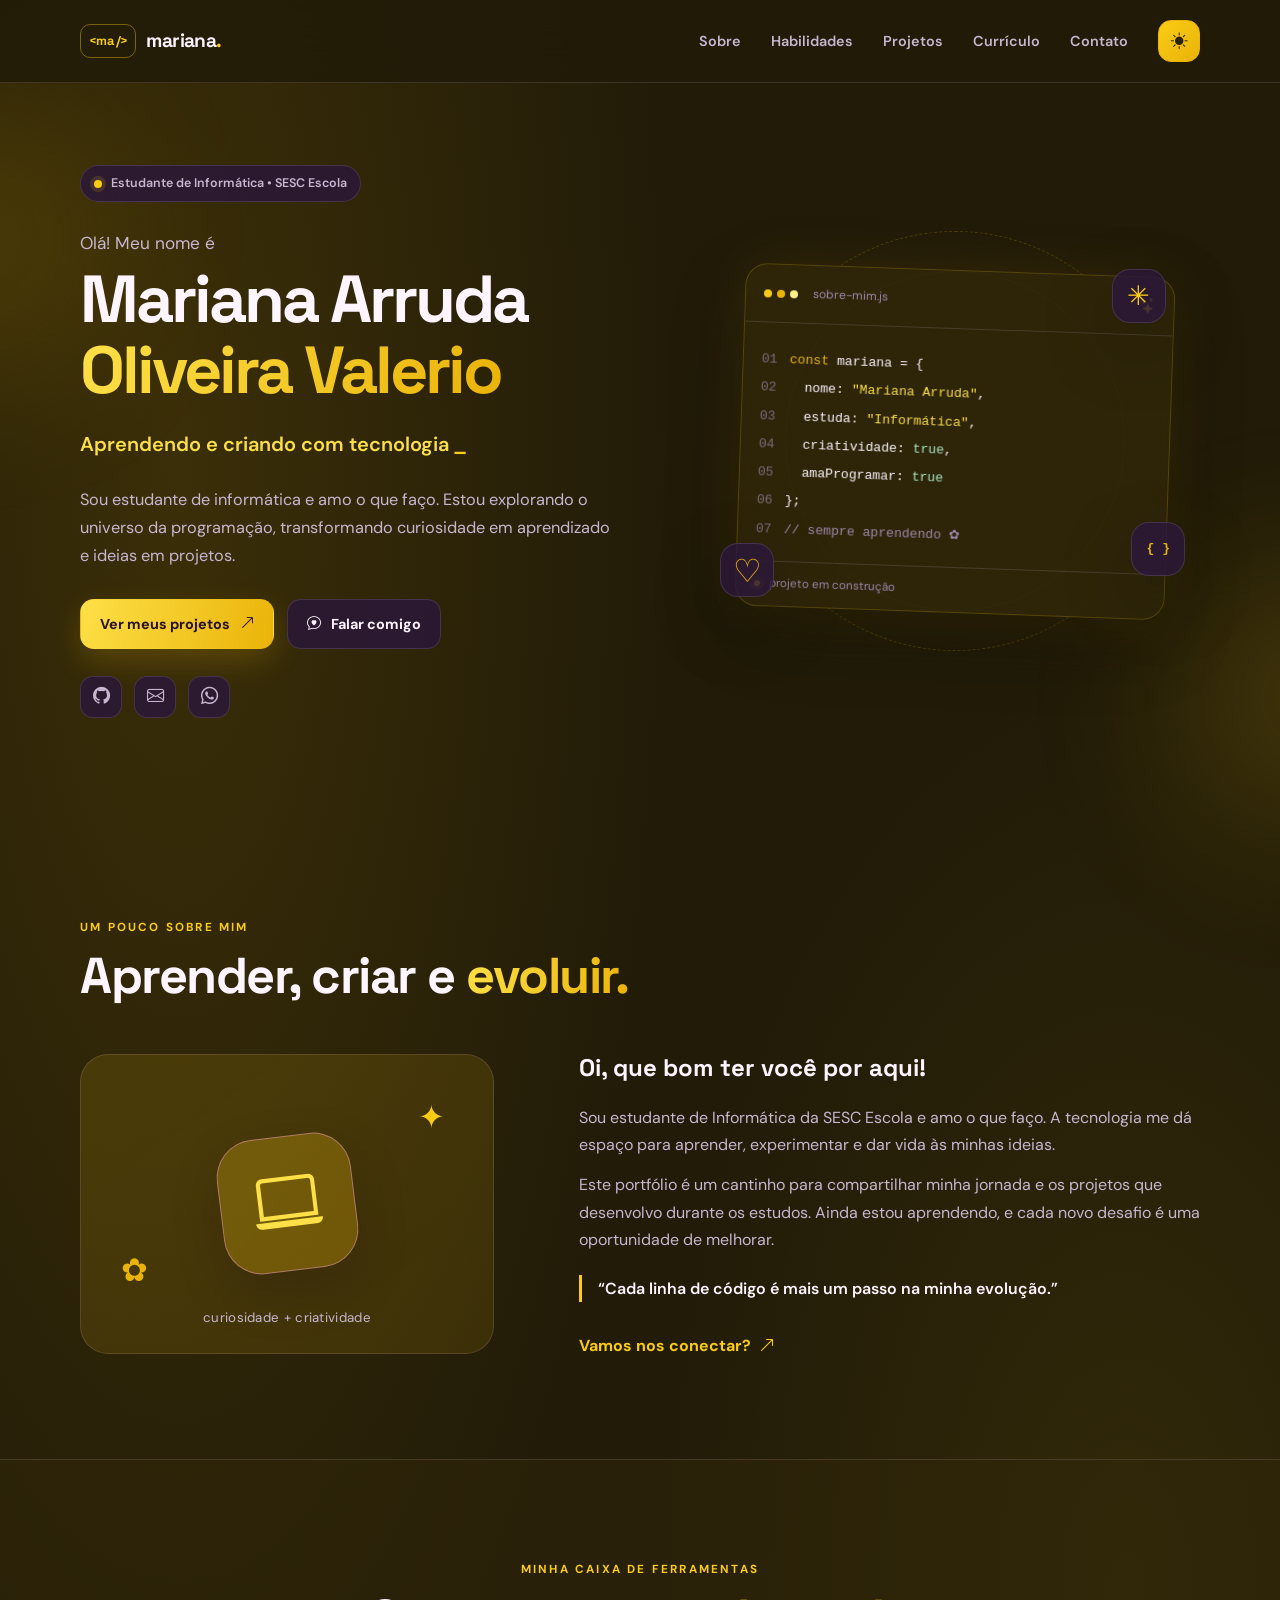
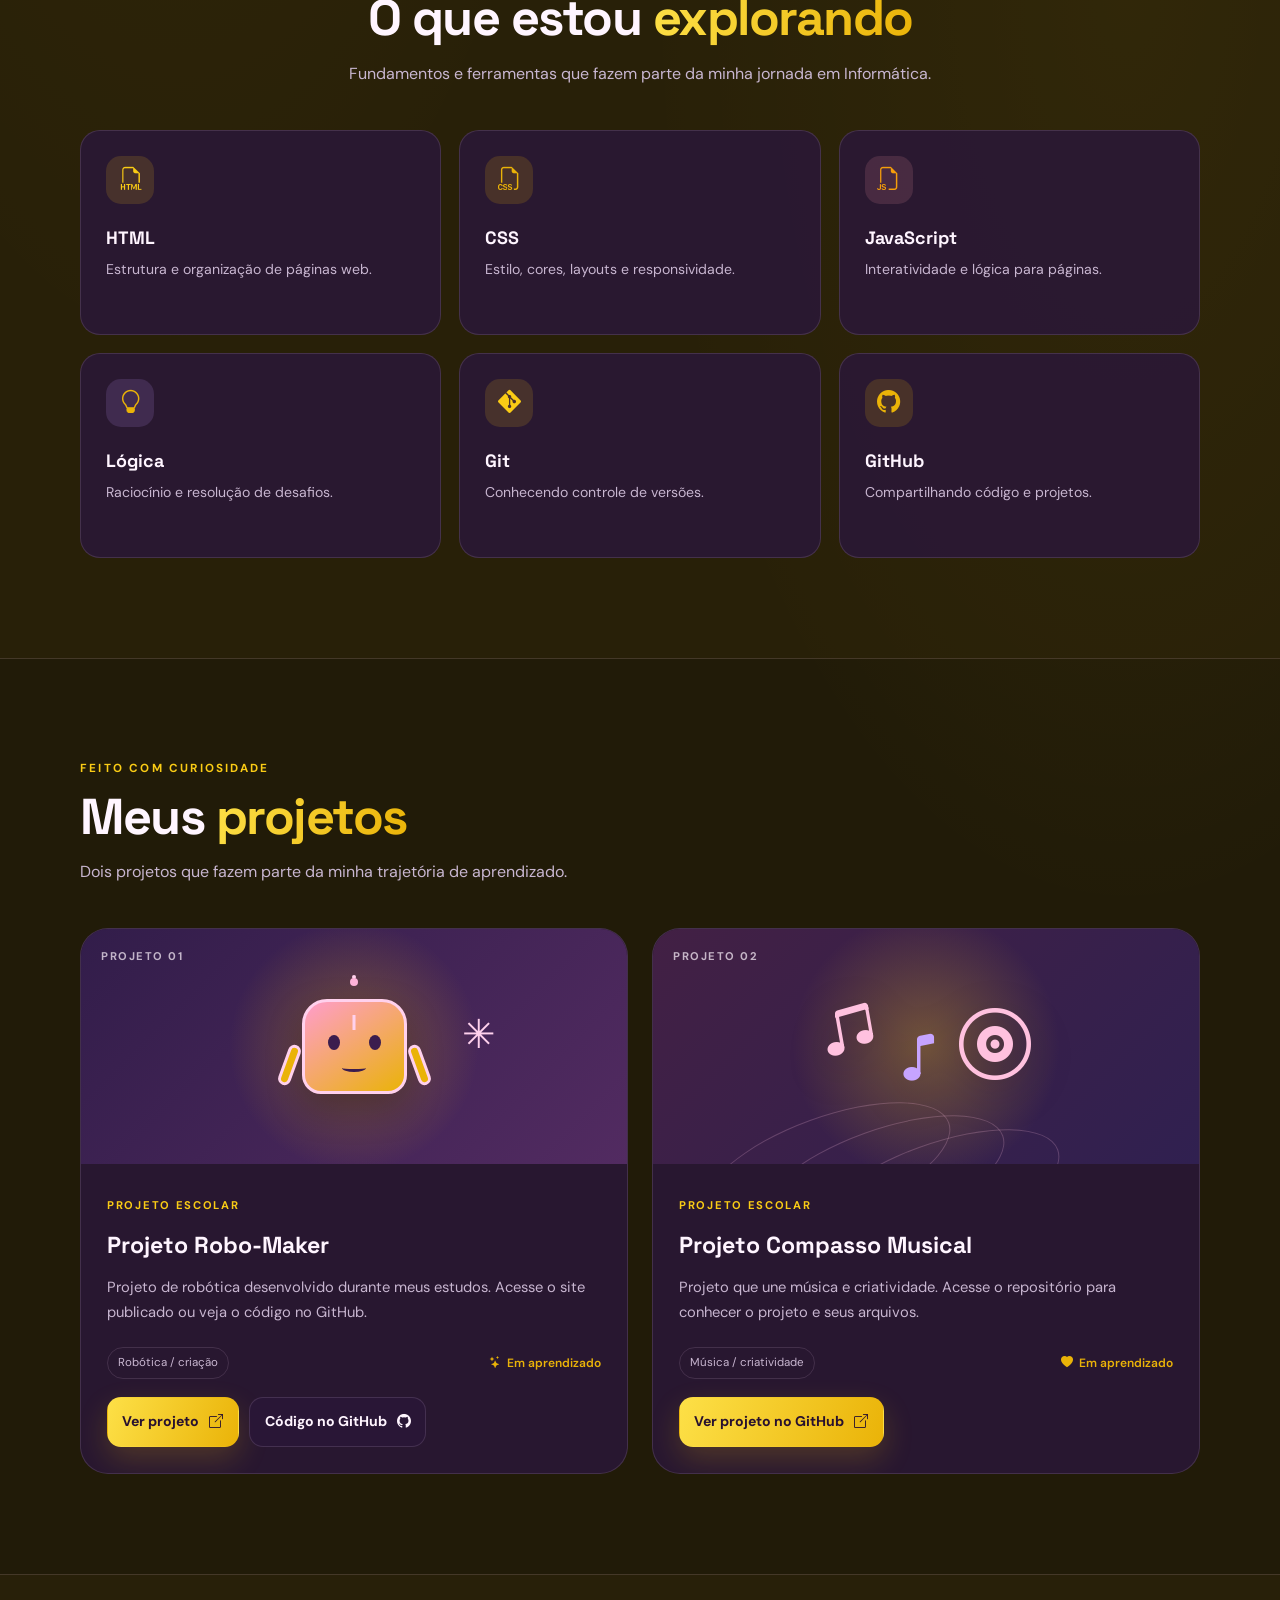
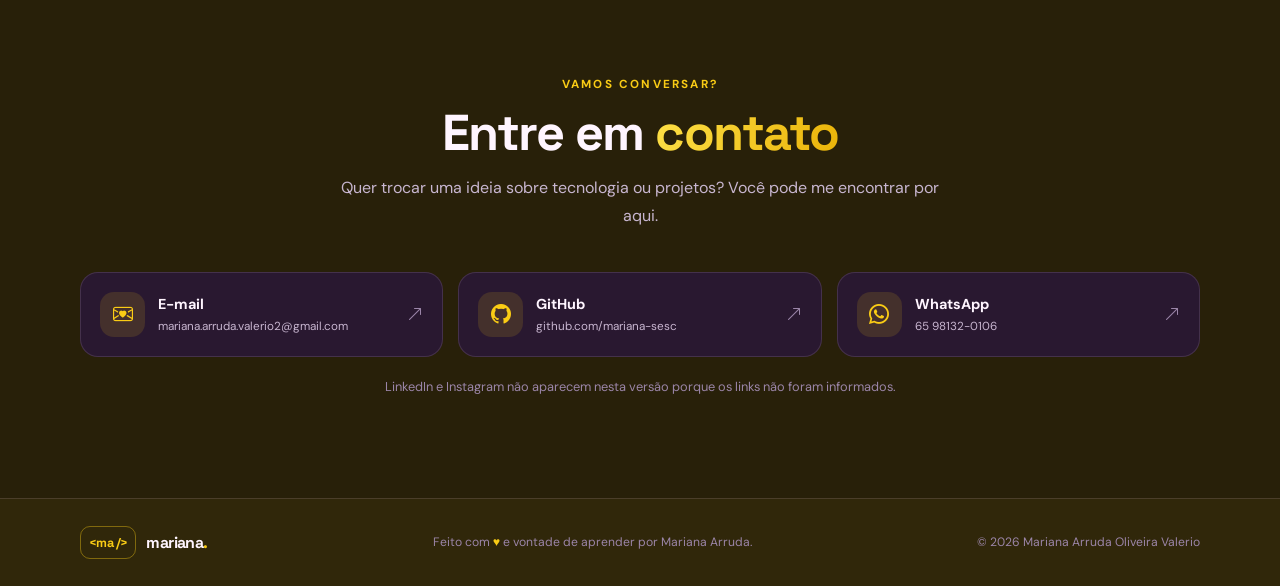
==== commit a6d0ec20: "Add files via upload" ====
--- a/index.html
+++ b/index.html
@@ -34,6 +34,7 @@
         <li><a href="#sobre">Sobre</a></li>
         <li><a href="#habilidades">Habilidades</a></li>
         <li><a href="#projetos">Projetos</a></li>
+        <li><a href="Curriculo-Mariana.docx" target="_blank" rel="noopener noreferrer">Currículo</a></li>
         <li><a href="#contato">Contato</a></li>
         <li><button class="botao-tema" id="botao-tema" type="button" aria-label="Ativar tema claro"><i class="bi bi-sun-fill" aria-hidden="true"></i></button></li>
       </ul>
